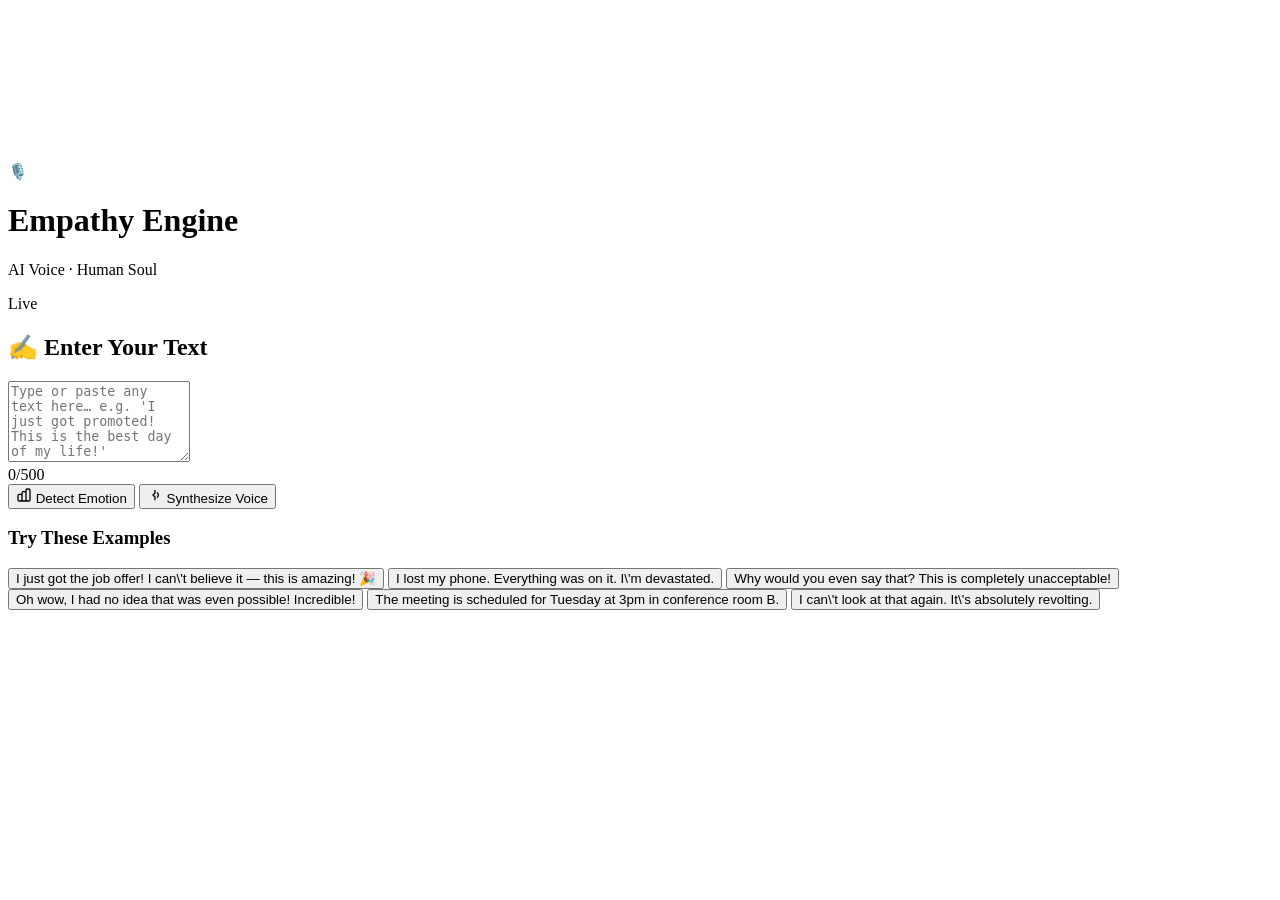
==== empathy-engine/templates/index.html @ 85c2c06b "Enhance UIs with circular logos and premium dark mode" ====
<!DOCTYPE html>
<html lang="en">
<head>
  <meta charset="UTF-8" />
  <meta name="viewport" content="width=device-width, initial-scale=1.0" />
  <title>Empathy Engine — AI Voice with a Soul</title>
  <meta name="description" content="Empathy Engine dynamically modulates synthesized speech based on emotional content, giving AI a truly human voice." />
  <link rel="preconnect" href="https://fonts.googleapis.com" />
  <link href="https://fonts.googleapis.com/css2?family=Inter:wght@300;400;500;600;700;800&family=Outfit:wght@400;600;700;800&display=swap" rel="stylesheet" />
  <link rel="stylesheet" href="/static/styles.css" />
</head>
<body>
  <!-- Background canvas for ambient particles -->
  <canvas id="bgCanvas"></canvas>

  <div class="app-container">
    <!-- Header -->
    <header class="header">
      <div class="logo">
        <div class="logo-circle">
          <div class="logo-icon">🎙️</div>
        </div>
        <div>
          <h1 class="logo-title">Empathy Engine</h1>
          <p class="logo-sub">AI Voice · Human Soul</p>
        </div>
      </div>
      <div class="header-badge">
        <span class="dot"></span> Live
      </div>
    </header>

    <!-- Main Content -->
    <main class="main">
      <!-- Input Panel -->
      <section class="card input-card">
        <h2 class="card-title">
          <span class="icon">✍️</span> Enter Your Text
        </h2>
        <div class="textarea-wrapper">
          <textarea
            id="inputText"
            placeholder="Type or paste any text here… e.g. 'I just got promoted! This is the best day of my life!'"
            rows="5"
            maxlength="500"
          ></textarea>
          <div class="char-counter"><span id="charCount">0</span>/500</div>
        </div>
        <div class="btn-row">
          <button id="analyzeBtn" class="btn btn-secondary" onclick="analyzeOnly()">
            <svg width="16" height="16" fill="none" stroke="currentColor" viewBox="0 0 24 24"><path stroke-linecap="round" stroke-linejoin="round" stroke-width="2" d="M9 19v-6a2 2 0 00-2-2H5a2 2 0 00-2 2v6a2 2 0 002 2h2a2 2 0 002-2zm0 0V9a2 2 0 012-2h2a2 2 0 012 2v10m-6 0a2 2 0 002 2h2a2 2 0 002-2m0 0V5a2 2 0 012-2h2a2 2 0 012 2v14a2 2 0 01-2 2h-2a2 2 0 01-2-2z"/></svg>
            Detect Emotion
          </button>
          <button id="synthesizeBtn" class="btn btn-primary" onclick="synthesize()">
            <svg width="16" height="16" fill="none" stroke="currentColor" viewBox="0 0 24 24"><path stroke-linecap="round" stroke-linejoin="round" stroke-width="2" d="M15.536 8.464a5 5 0 010 7.072M12 9l-3 3 3 3M12 9V5m0 14v-4"/></svg>
            Synthesize Voice
          </button>
        </div>
      </section>

      <!-- Emotion Results -->
      <section class="card emotion-card" id="emotionCard" style="display:none">
        <h2 class="card-title">
          <span class="icon">🧠</span> Emotion Analysis
        </h2>
        <div class="emotion-main">
          <div class="emotion-badge" id="emotionBadge">
            <span class="emotion-emoji" id="emotionEmoji">😐</span>
            <span class="emotion-label" id="emotionLabel">Neutral</span>
          </div>
          <div class="emotion-stats">
            <div class="stat">
              <span class="stat-label">Confidence</span>
              <div class="stat-bar-wrap">
                <div class="stat-bar" id="confidenceBar"></div>
              </div>
              <span class="stat-val" id="confidenceVal">0%</span>
            </div>
            <div class="stat">
              <span class="stat-label">Intensity</span>
              <div class="stat-bar-wrap">
                <div class="stat-bar intensity-bar" id="intensityBar"></div>
              </div>
              <span class="stat-val" id="intensityVal">0%</span>
            </div>
          </div>
        </div>
        <!-- All Scores Chart -->
        <div class="scores-section" id="scoresSection"></div>
        <!-- Voice Config -->
        <div class="voice-config" id="voiceConfig" style="display:none">
          <h3 class="vc-title">🔊 Voice Parameters</h3>
          <div class="vc-grid" id="vcGrid"></div>
        </div>
      </section>

      <!-- Audio Player -->
      <section class="card audio-card" id="audioCard" style="display:none">
        <h2 class="card-title">
          <span class="icon">🔊</span> Synthesized Audio
        </h2>
        <div class="audio-player-wrap">
          <div class="waveform-viz" id="waveformViz">
            <div class="wave-bars" id="waveBars"></div>
          </div>
          <audio id="audioPlayer" controls></audio>
          <a id="downloadBtn" class="btn btn-outline" style="display:none">
            ⬇ Download .wav
          </a>
        </div>
      </section>

      <!-- Loading Overlay -->
      <div class="loading-overlay" id="loadingOverlay" style="display:none">
        <div class="spinner">
          <div class="ring"></div>
          <span id="loadingText">Processing…</span>
        </div>
      </div>
    </main>

    <!-- Example Prompts -->
    <section class="examples-section">
      <h3 class="examples-title">Try These Examples</h3>
      <div class="examples-grid">
        <button class="example-chip" onclick="fillExample(this)">I just got the job offer! I can\'t believe it — this is amazing! 🎉</button>
        <button class="example-chip" onclick="fillExample(this)">I lost my phone. Everything was on it. I\'m devastated.</button>
        <button class="example-chip" onclick="fillExample(this)">Why would you even say that? This is completely unacceptable!</button>
        <button class="example-chip" onclick="fillExample(this)">Oh wow, I had no idea that was even possible! Incredible!</button>
        <button class="example-chip" onclick="fillExample(this)">The meeting is scheduled for Tuesday at 3pm in conference room B.</button>
        <button class="example-chip" onclick="fillExample(this)">I can\'t look at that again. It\'s absolutely revolting.</button>
      </div>
    </section>
  </div>

  <script src="/static/app.js"></script>
</body>
</html>
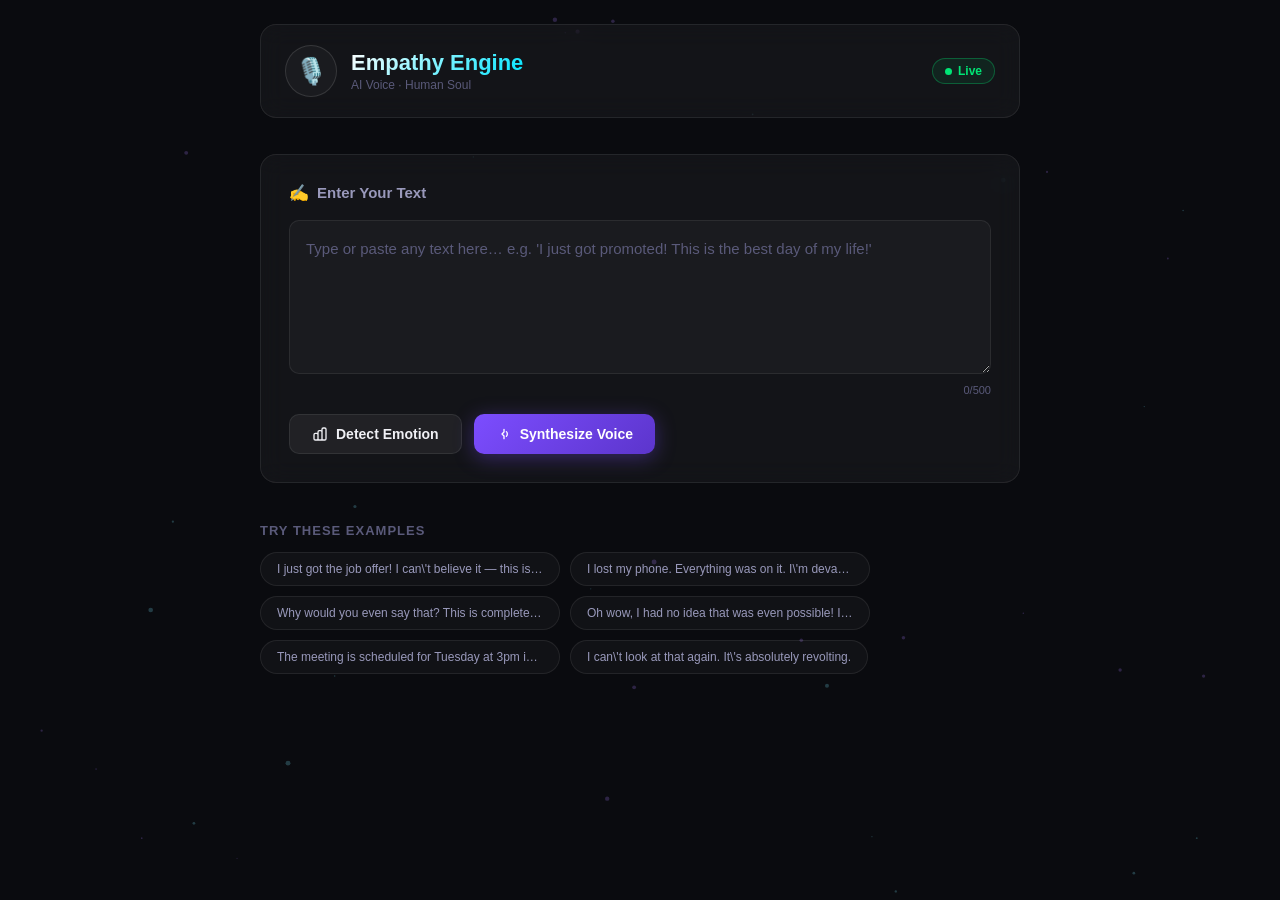
==== commit be47100d: "Fix Vercel: Configure monorepo zero-collision routing and enforce CPU PyTorch" ====
--- a/empathy-engine/templates/index.html
+++ b/empathy-engine/templates/index.html
@@ -7,7 +7,7 @@
   <meta name="description" content="Empathy Engine dynamically modulates synthesized speech based on emotional content, giving AI a truly human voice." />
   <link rel="preconnect" href="https://fonts.googleapis.com" />
   <link href="https://fonts.googleapis.com/css2?family=Inter:wght@300;400;500;600;700;800&family=Outfit:wght@400;600;700;800&display=swap" rel="stylesheet" />
-  <link rel="stylesheet" href="/static/styles.css" />
+  <link rel="stylesheet" href="/empathy-engine/static/styles.css">
 </head>
 <body>
   <!-- Background canvas for ambient particles -->
@@ -133,6 +133,6 @@
     </section>
   </div>
 
-  <script src="/static/app.js"></script>
+  <script src="/empathy-engine/static/app.js"></script>
 </body>
 </html>
--- a/empathy-engine/static/styles.css
+++ b/empathy-engine/static/styles.css
@@ -0,0 +1,398 @@
+/* =============================================
+   Empathy Engine — Premium Dark UI Stylesheet
+   ============================================= */
+
+:root {
+  --bg-primary: #0a0b0f;
+  --bg-secondary: #111318;
+  --bg-card: rgba(255, 255, 255, 0.04);
+  --border: rgba(255, 255, 255, 0.08);
+  --border-hover: rgba(255, 255, 255, 0.16);
+  --text-primary: #f0f0f5;
+  --text-secondary: #9999bb;
+  --text-muted: #5a5a7a;
+  --accent: #7c4dff;
+  --accent-glow: rgba(124, 77, 255, 0.35);
+  --accent-2: #00e5ff;
+  --success: #00e676;
+  --warning: #ff9100;
+  --error: #ff1744;
+  --radius: 16px;
+  --radius-sm: 10px;
+  --shadow: 0 8px 32px rgba(0, 0, 0, 0.5);
+  --transition: 0.25s cubic-bezier(0.4, 0, 0.2, 1);
+}
+
+* { box-sizing: border-box; margin: 0; padding: 0; }
+
+body {
+  background: var(--bg-primary);
+  color: var(--text-primary);
+  font-family: 'Inter', sans-serif;
+  min-height: 100vh;
+  overflow-x: hidden;
+  position: relative;
+}
+
+#bgCanvas {
+  position: fixed;
+  top: 0; left: 0;
+  width: 100%; height: 100%;
+  pointer-events: none;
+  z-index: 0;
+  opacity: 0.4;
+}
+
+.app-container {
+  position: relative;
+  z-index: 1;
+  max-width: 800px;
+  margin: 0 auto;
+  padding: 24px 20px 60px;
+}
+
+/* ── Header ── */
+.header {
+  display: flex;
+  align-items: center;
+  justify-content: space-between;
+  margin-bottom: 36px;
+  padding: 20px 24px;
+  background: var(--bg-card);
+  border: 1px solid var(--border);
+  border-radius: var(--radius);
+  backdrop-filter: blur(12px);
+}
+.logo { display: flex; align-items: center; gap: 14px; }
+.logo-circle {
+  width: 52px;
+  height: 52px;
+  border-radius: 50%;
+  background: rgba(255, 255, 255, 0.03);
+  border: 1px solid rgba(255, 255, 255, 0.12);
+  display: flex;
+  align-items: center;
+  justify-content: center;
+}
+.logo-icon {
+  font-size: 26px;
+  animation: float 3s ease-in-out infinite;
+}
+@keyframes float {
+  0%, 100% { transform: translateY(0); }
+  50% { transform: translateY(-4px); }
+}
+.logo-title {
+  font-family: 'Outfit', sans-serif;
+  font-size: 22px;
+  font-weight: 700;
+  background: linear-gradient(135deg, #fff 0%, var(--accent-2) 100%);
+  -webkit-background-clip: text;
+  -webkit-text-fill-color: transparent;
+  background-clip: text;
+}
+.logo-sub { font-size: 12px; color: var(--text-muted); margin-top: 2px; }
+.header-badge {
+  display: flex; align-items: center; gap: 6px;
+  font-size: 12px; font-weight: 600; color: var(--success);
+  padding: 5px 12px;
+  border: 1px solid rgba(0, 230, 118, 0.3);
+  border-radius: 20px;
+  background: rgba(0, 230, 118, 0.08);
+}
+.dot {
+  width: 7px; height: 7px;
+  border-radius: 50%;
+  background: var(--success);
+  animation: pulse 1.5s ease-in-out infinite;
+}
+@keyframes pulse {
+  0%, 100% { opacity: 1; transform: scale(1); }
+  50% { opacity: 0.5; transform: scale(0.7); }
+}
+
+/* ── Cards ── */
+.main { display: flex; flex-direction: column; gap: 20px; position: relative; }
+.card {
+  background: var(--bg-card);
+  border: 1px solid var(--border);
+  border-radius: var(--radius);
+  padding: 28px;
+  backdrop-filter: blur(12px);
+  transition: border-color var(--transition);
+}
+.card:hover { border-color: var(--border-hover); }
+.card-title {
+  font-size: 15px;
+  font-weight: 600;
+  color: var(--text-secondary);
+  margin-bottom: 18px;
+  display: flex;
+  align-items: center;
+  gap: 8px;
+}
+.icon { font-size: 16px; }
+
+/* ── Textarea ── */
+.textarea-wrapper { position: relative; }
+textarea {
+  width: 100%;
+  background: rgba(255, 255, 255, 0.03);
+  border: 1px solid var(--border);
+  border-radius: var(--radius-sm);
+  color: var(--text-primary);
+  font-family: 'Inter', sans-serif;
+  font-size: 15px;
+  line-height: 1.6;
+  padding: 16px;
+  resize: vertical;
+  transition: border-color var(--transition), box-shadow var(--transition);
+  outline: none;
+}
+textarea:focus {
+  border-color: var(--accent);
+  box-shadow: 0 0 0 3px var(--accent-glow);
+}
+textarea::placeholder { color: var(--text-muted); }
+.char-counter {
+  text-align: right;
+  font-size: 11px;
+  color: var(--text-muted);
+  margin-top: 6px;
+}
+
+/* ── Buttons ── */
+.btn-row { display: flex; gap: 12px; margin-top: 18px; }
+.btn {
+  display: inline-flex; align-items: center; gap: 8px;
+  padding: 11px 22px;
+  border-radius: var(--radius-sm);
+  font-family: 'Inter', sans-serif;
+  font-size: 14px;
+  font-weight: 600;
+  cursor: pointer;
+  border: none;
+  transition: all var(--transition);
+}
+.btn:disabled { opacity: 0.5; cursor: not-allowed; }
+.btn-primary {
+  background: linear-gradient(135deg, var(--accent), #5c35cc);
+  color: #fff;
+  box-shadow: 0 4px 20px var(--accent-glow);
+}
+.btn-primary:hover:not(:disabled) {
+  transform: translateY(-2px);
+  box-shadow: 0 8px 30px var(--accent-glow);
+}
+.btn-secondary {
+  background: rgba(255, 255, 255, 0.06);
+  color: var(--text-primary);
+  border: 1px solid var(--border);
+}
+.btn-secondary:hover:not(:disabled) {
+  background: rgba(255, 255, 255, 0.1);
+  border-color: var(--border-hover);
+}
+.btn-outline {
+  background: transparent;
+  color: var(--accent-2);
+  border: 1px solid var(--accent-2);
+  font-size: 13px;
+  padding: 8px 16px;
+  border-radius: 8px;
+}
+.btn-outline:hover { background: rgba(0, 229, 255, 0.08); }
+
+/* ── Emotion Card ── */
+.emotion-main {
+  display: flex;
+  align-items: center;
+  gap: 24px;
+  margin-bottom: 24px;
+  flex-wrap: wrap;
+}
+.emotion-badge {
+  display: flex;
+  flex-direction: column;
+  align-items: center;
+  gap: 6px;
+  padding: 20px 28px;
+  border-radius: var(--radius);
+  border: 1px solid var(--border);
+  background: rgba(255, 255, 255, 0.03);
+  min-width: 110px;
+  transition: all 0.4s ease;
+}
+.emotion-emoji { font-size: 42px; animation: pop 0.4s cubic-bezier(0.3,1.5,0.5,1); }
+@keyframes pop {
+  0% { transform: scale(0.5); opacity: 0; }
+  100% { transform: scale(1); opacity: 1; }
+}
+.emotion-label {
+  font-size: 13px;
+  font-weight: 700;
+  text-transform: uppercase;
+  letter-spacing: 1px;
+}
+.emotion-stats { flex: 1; min-width: 200px; }
+.stat { display: flex; align-items: center; gap: 10px; margin-bottom: 12px; }
+.stat-label { font-size: 12px; color: var(--text-muted); width: 80px; flex-shrink: 0; }
+.stat-bar-wrap {
+  flex: 1;
+  height: 6px;
+  background: rgba(255, 255, 255, 0.08);
+  border-radius: 3px;
+  overflow: hidden;
+}
+.stat-bar {
+  height: 100%;
+  border-radius: 3px;
+  background: linear-gradient(90deg, var(--accent), var(--accent-2));
+  width: 0%;
+  transition: width 0.7s cubic-bezier(0.4, 0, 0.2, 1);
+}
+.intensity-bar { background: linear-gradient(90deg, #ff9100, #ff1744); }
+.stat-val { font-size: 12px; font-weight: 600; width: 38px; text-align: right; }
+
+/* Scores mini chart */
+.scores-section { display: flex; flex-wrap: wrap; gap: 8px; }
+.score-chip {
+  display: flex;
+  align-items: center;
+  gap: 6px;
+  padding: 6px 12px;
+  border-radius: 20px;
+  background: rgba(255,255,255,0.04);
+  border: 1px solid var(--border);
+  font-size: 12px;
+  transition: all var(--transition);
+}
+.score-chip.top {
+  background: rgba(124, 77, 255, 0.15);
+  border-color: var(--accent);
+}
+.score-chip-label { color: var(--text-secondary); }
+.score-chip-val { font-weight: 700; color: var(--text-primary); }
+
+/* Voice Config */
+.voice-config { margin-top: 20px; padding-top: 20px; border-top: 1px solid var(--border); }
+.vc-title { font-size: 13px; font-weight: 600; color: var(--text-secondary); margin-bottom: 14px; }
+.vc-grid { display: grid; grid-template-columns: repeat(auto-fill, minmax(130px, 1fr)); gap: 10px; }
+.vc-item {
+  padding: 12px;
+  background: rgba(255,255,255,0.03);
+  border: 1px solid var(--border);
+  border-radius: var(--radius-sm);
+  text-align: center;
+}
+.vc-item-label { font-size: 10px; color: var(--text-muted); text-transform: uppercase; letter-spacing: 1px; }
+.vc-item-value { font-size: 18px; font-weight: 700; color: var(--text-primary); margin-top: 4px; }
+.vc-item-sub { font-size: 10px; color: var(--text-muted); margin-top: 2px; }
+
+/* ── Audio Player ── */
+.audio-player-wrap { display: flex; flex-direction: column; gap: 16px; align-items: center; }
+.waveform-viz {
+  width: 100%;
+  height: 64px;
+  background: rgba(255,255,255,0.03);
+  border-radius: var(--radius-sm);
+  border: 1px solid var(--border);
+  display: flex;
+  align-items: center;
+  justify-content: center;
+  overflow: hidden;
+}
+.wave-bars { display: flex; align-items: center; gap: 3px; height: 100%; padding: 10px; }
+.wave-bar {
+  width: 3px;
+  border-radius: 2px;
+  background: linear-gradient(180deg, var(--accent), var(--accent-2));
+  animation: wave 1.2s ease-in-out infinite;
+  transform-origin: center;
+}
+@keyframes wave {
+  0%, 100% { transform: scaleY(0.3); opacity: 0.5; }
+  50% { transform: scaleY(1); opacity: 1; }
+}
+audio {
+  width: 100%;
+  filter: invert(1) hue-rotate(200deg) saturate(0.5) brightness(0.8);
+  border-radius: 8px;
+}
+
+/* ── Loading Overlay ── */
+.loading-overlay {
+  position: absolute;
+  inset: 0;
+  background: rgba(10, 11, 15, 0.85);
+  backdrop-filter: blur(8px);
+  border-radius: var(--radius);
+  display: flex;
+  align-items: center;
+  justify-content: center;
+  z-index: 50;
+}
+.spinner {
+  display: flex;
+  flex-direction: column;
+  align-items: center;
+  gap: 14px;
+}
+.ring {
+  width: 48px; height: 48px;
+  border-radius: 50%;
+  border: 3px solid rgba(124,77,255,0.2);
+  border-top-color: var(--accent);
+  animation: spin 0.8s linear infinite;
+}
+@keyframes spin { to { transform: rotate(360deg); } }
+.spinner span { font-size: 14px; color: var(--text-secondary); }
+
+/* ── Examples Section ── */
+.examples-section { margin-top: 40px; }
+.examples-title {
+  font-size: 13px;
+  font-weight: 600;
+  color: var(--text-muted);
+  text-transform: uppercase;
+  letter-spacing: 1px;
+  margin-bottom: 14px;
+}
+.examples-grid { display: flex; flex-wrap: wrap; gap: 10px; }
+.example-chip {
+  padding: 9px 16px;
+  background: rgba(255,255,255,0.03);
+  border: 1px solid var(--border);
+  border-radius: 20px;
+  color: var(--text-secondary);
+  font-size: 12px;
+  cursor: pointer;
+  transition: all var(--transition);
+  font-family: 'Inter', sans-serif;
+  text-align: left;
+  max-width: 300px;
+  white-space: nowrap;
+  overflow: hidden;
+  text-overflow: ellipsis;
+}
+.example-chip:hover {
+  background: rgba(124, 77, 255, 0.1);
+  border-color: var(--accent);
+  color: var(--text-primary);
+}
+
+/* ── Responsive ── */
+@media (max-width: 600px) {
+  .emotion-main { flex-direction: column; }
+  .btn-row { flex-direction: column; }
+  .btn { justify-content: center; }
+}
+
+/* ── Slide-in animation for cards ── */
+.card {
+  animation: slideUp 0.4s cubic-bezier(0.4, 0, 0.2, 1) forwards;
+}
+@keyframes slideUp {
+  from { opacity: 0; transform: translateY(20px); }
+  to { opacity: 1; transform: translateY(0); }
+}
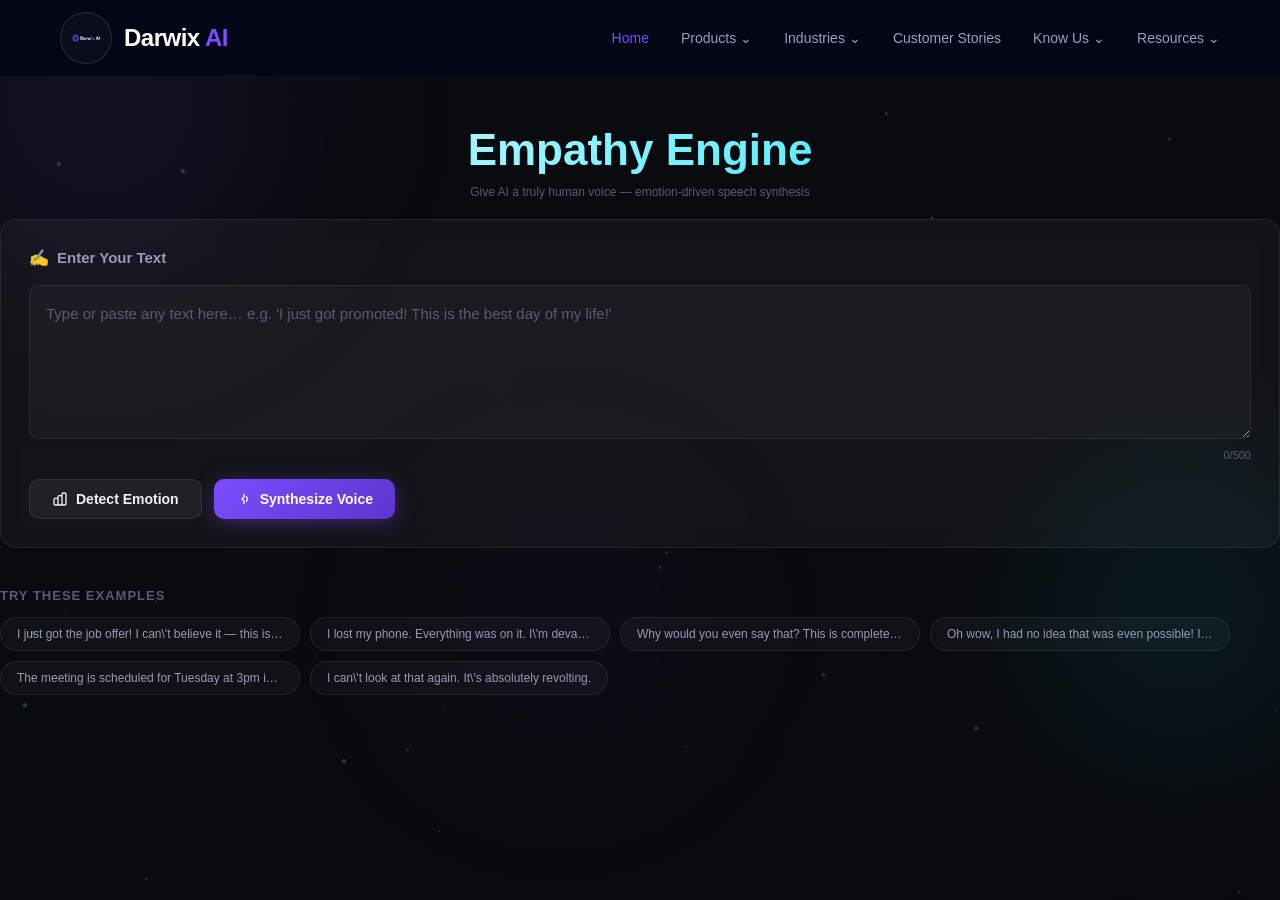
==== commit 64869e13: "Restore Darwix AI header and logo to Empathy Engine - matching Pitch Visualizer design" ====
--- a/empathy-engine/templates/index.html
+++ b/empathy-engine/templates/index.html
@@ -10,25 +10,45 @@
   <link rel="stylesheet" href="/empathy-engine/static/styles.css">
 </head>
 <body>
+
+  <!-- Floating orbs -->
+  <div class="orb orb-1"></div>
+  <div class="orb orb-2"></div>
+  <div class="orb orb-3"></div>
+
   <!-- Background canvas for ambient particles -->
   <canvas id="bgCanvas"></canvas>
 
-  <div class="app-container">
-    <!-- Header -->
-    <header class="header">
-      <div class="logo">
+  <!-- ── TOP NAV BAR ── -->
+  <nav class="topnav">
+    <div class="topnav-left">
+      <div class="topnav-brand">
         <div class="logo-circle">
-          <div class="logo-icon">🎙️</div>
+          <img src="/empathy-engine/static/darwix_logo.png" alt="Darwix AI Logo" class="brand-logo" />
         </div>
-        <div>
-          <h1 class="logo-title">Empathy Engine</h1>
-          <p class="logo-sub">AI Voice · Human Soul</p>
+        <div class="brand-text">
+          <span class="brand-name">Darwix<span class="brand-ai"> AI</span></span>
         </div>
       </div>
-      <div class="header-badge">
-        <span class="dot"></span> Live
-      </div>
-    </header>
+    </div>
+    <div class="topnav-right">
+      <ul class="nav-menu">
+        <li><a href="#" class="active">Home</a></li>
+        <li class="has-dropdown"><a href="#">Products <span class="chevron">⌄</span></a></li>
+        <li class="has-dropdown"><a href="#">Industries <span class="chevron">⌄</span></a></li>
+        <li><a href="#">Customer Stories</a></li>
+        <li class="has-dropdown"><a href="#">Know Us <span class="chevron">⌄</span></a></li>
+        <li class="has-dropdown"><a href="#">Resources <span class="chevron">⌄</span></a></li>
+      </ul>
+    </div>
+  </nav>
+
+  <div class="app-container">
+    <!-- Hero Heading -->
+    <div class="hero-heading">
+      <h1>Empathy Engine</h1>
+      <p class="logo-sub">Give AI a truly <span style="color:var(--purple)">human voice</span> — emotion-driven speech synthesis</p>
+    </div>
 
     <!-- Main Content -->
     <main class="main">
--- a/empathy-engine/static/styles.css
+++ b/empathy-engine/static/styles.css
@@ -43,15 +43,101 @@
   opacity: 0.4;
 }
 
-.app-container {
-  position: relative;
-  z-index: 1;
-  max-width: 800px;
-  margin: 0 auto;
-  padding: 24px 20px 60px;
-}
-
-/* ── Header ── */
+/* ── Floating orbs ── */
+.orb {
+  position: fixed;
+  border-radius: 50%;
+  filter: blur(90px);
+  pointer-events: none;
+  z-index: 0;
+  animation: orbFloat 12s ease-in-out infinite;
+}
+.orb-1 { width: 500px; height: 500px; top: -150px; left: -150px; background: radial-gradient(circle, rgba(124,77,255,0.15), transparent 70%); animation-delay: 0s; }
+.orb-2 { width: 400px; height: 400px; bottom: 10%; right: -100px; background: radial-gradient(circle, rgba(0,229,255,0.12), transparent 70%); animation-delay: -4s; }
+.orb-3 { width: 350px; height: 350px; top: 50%; left: 30%; background: radial-gradient(circle, rgba(124,77,255,0.08), transparent 70%); animation-delay: -8s; }
+@keyframes orbFloat {
+  0%, 100% { transform: translateY(0) scale(1); }
+  50%       { transform: translateY(-30px) scale(1.05); }
+}
+
+/* ══ TOP NAV ══ */
+.topnav {
+  display: flex;
+  align-items: center;
+  justify-content: space-between;
+  padding: 12px 60px;
+  background: #020617;
+  border-bottom: 1px solid rgba(255,255,255,0.05);
+  position: sticky;
+  top: 0;
+  z-index: 100;
+  width: 100vw;
+  margin-left: calc(-50vw + 50%);
+  margin-right: calc(-50vw + 50%);
+}
+.topnav-brand {
+  display: flex;
+  align-items: center;
+  gap: 12px;
+}
+.logo-circle {
+  width: 44px;
+  height: 44px;
+  border-radius: 50%;
+  background: rgba(255,255,255,0.05);
+  border: 1px solid rgba(255,255,255,0.1);
+  display: flex;
+  align-items: center;
+  justify-content: center;
+  overflow: hidden;
+}
+.brand-logo { width: 28px; height: 28px; object-fit: contain; }
+.brand-text { display: flex; flex-direction: column; }
+.brand-name {
+  font-family: 'Inter', sans-serif;
+  font-size: 24px;
+  font-weight: 700;
+  color: #fff;
+  letter-spacing: -0.5px;
+}
+.brand-ai { color: #7c4dff; }
+
+.nav-menu {
+  display: flex;
+  list-style: none;
+  gap: 32px;
+  align-items: center;
+}
+.nav-menu li a {
+  text-decoration: none;
+  color: #94a3b8;
+  font-size: 14px;
+  font-weight: 500;
+  transition: color 0.2s;
+  display: flex;
+  align-items: center;
+  gap: 4px;
+}
+.nav-menu li a:hover, .nav-menu li a.active { color: #7c4dff; }
+
+/* Hero heading below the nav */
+.hero-heading {
+  text-align: center;
+  padding: 48px 0 20px;
+}
+.hero-heading h1 {
+  font-family: 'Outfit', 'Inter', sans-serif;
+  font-size: 44px;
+  font-weight: 800;
+  background: linear-gradient(135deg, #fff 0%, var(--accent-2) 100%);
+  -webkit-background-clip: text;
+  -webkit-text-fill-color: transparent;
+  background-clip: text;
+  margin-bottom: 10px;
+}
+.logo-sub { font-size: 16px; color: var(--text-secondary); }
+
+
 .header {
   display: flex;
   align-items: center;
